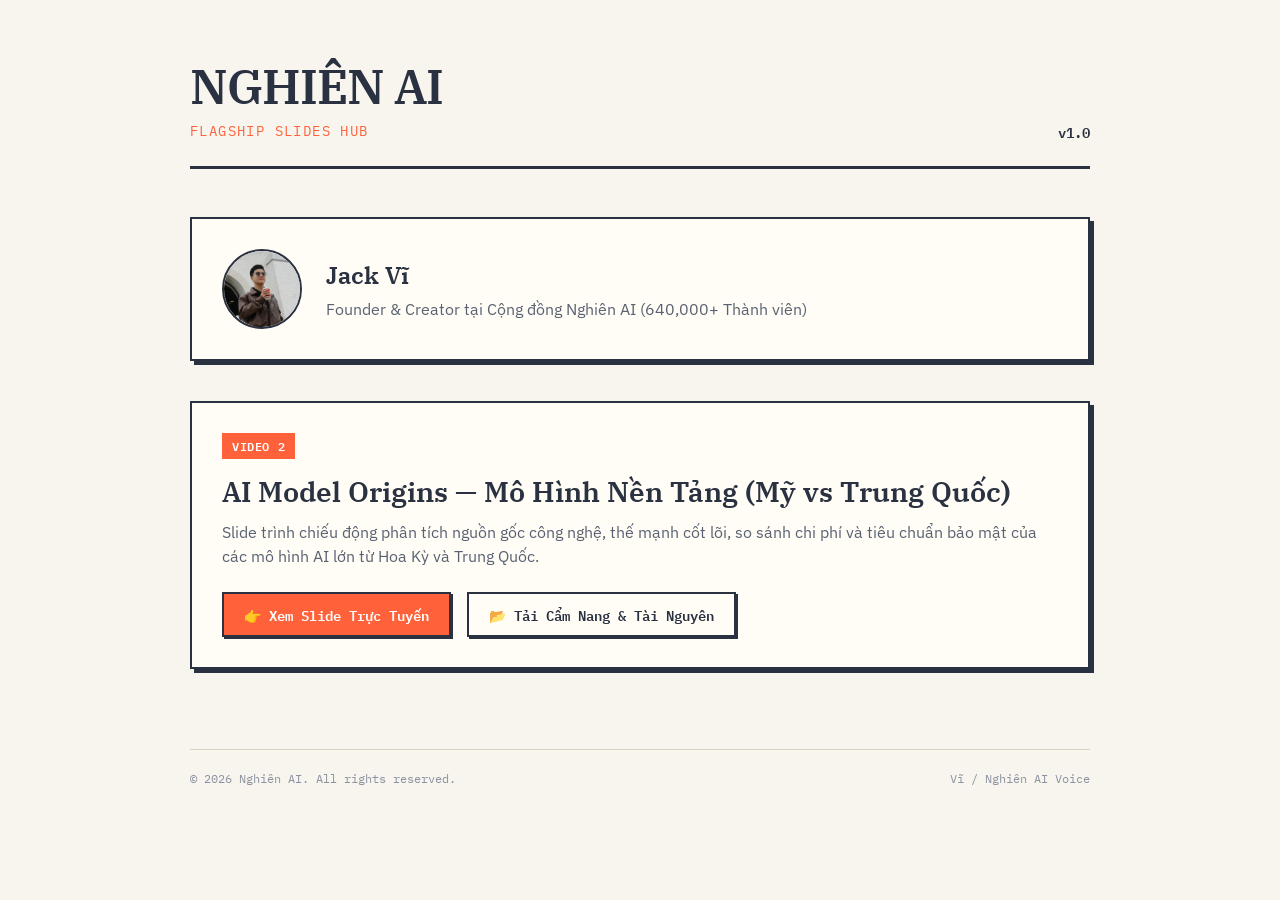
==== index.html @ 34194381 "feat: publish portal and video 2 slides" ====
<!DOCTYPE html>
<html lang="vi">
<head>
  <meta charset="utf-8">
  <meta name="viewport" content="width=device-width, initial-scale=1">
  <title>Nghiên AI — Flagship Slides Hub</title>
  <link rel="preconnect" href="https://fonts.googleapis.com">
  <link rel="preconnect" href="https://fonts.gstatic.com" crossorigin>
  <link href="https://fonts.googleapis.com/css2?family=IBM+Plex+Mono:wght@400;500;600&family=IBM+Plex+Sans:wght@400;500;600&family=IBM+Plex+Serif:ital,wght@0,400;0,600;1,400;1,600&display=swap" rel="stylesheet">
  <style>
    :root {
      --color-coral: #FF623B;
      --color-dark: #2A3140;
      --color-paper: #F7F5ED;
      --color-paper-raised: #FFFDF6;
      --color-line: #D9D4C2;
      --font-serif: "IBM Plex Serif", Georgia, serif;
      --font-sans: "IBM Plex Sans", Helvetica, Arial, sans-serif;
      --font-mono: "IBM Plex Mono", monospace;
    }
    * { box-sizing: border-box; margin: 0; padding: 0; }
    body {
      background-color: var(--color-paper);
      color: var(--color-dark);
      font-family: var(--font-sans);
      padding: 60px 40px;
      line-height: 1.5;
    }
    .container {
      max-width: 900px;
      margin: 0 auto;
    }
    header {
      border-bottom: 3px solid var(--color-dark);
      padding-bottom: 24px;
      margin-bottom: 48px;
      position: relative;
    }
    .logo-container {
      display: flex;
      justify-content: space-between;
      align-items: flex-end;
    }
    h1 {
      font-family: var(--font-serif);
      font-weight: 600;
      font-size: 48px;
      line-height: 1.1;
      text-transform: uppercase;
      letter-spacing: -0.02em;
    }
    .subtitle {
      font-family: var(--font-mono);
      font-size: 14px;
      color: var(--color-coral);
      letter-spacing: 0.1em;
      margin-top: 8px;
      text-transform: uppercase;
    }
    .profile-card {
      background: var(--color-paper-raised);
      border: 2px solid var(--color-dark);
      box-shadow: 4px 4px 0 var(--color-dark);
      padding: 30px;
      margin-bottom: 40px;
      display: flex;
      gap: 24px;
      align-items: center;
    }
    .profile-avatar {
      width: 80px;
      height: 80px;
      border-radius: 50%;
      border: 2px solid var(--color-dark);
    }
    .profile-info h3 {
      font-family: var(--font-serif);
      font-size: 24px;
      font-weight: 600;
    }
    .profile-info p {
      font-size: 16px;
      color: #5A6272;
      margin-top: 4px;
    }
    .grid {
      display: grid;
      grid-template-columns: 1fr;
      gap: 30px;
    }
    .bento-card {
      background: var(--color-paper-raised);
      border: 2px solid var(--color-dark);
      box-shadow: 4px 4px 0 var(--color-dark);
      padding: 30px;
      position: relative;
      transition: transform 0.2s, box-shadow 0.2s;
    }
    .bento-card:hover {
      transform: translate(-2px, -2px);
      box-shadow: 6px 6px 0 var(--color-dark);
    }
    .tag {
      display: inline-block;
      background: var(--color-coral);
      color: white;
      font-family: var(--font-mono);
      font-size: 12px;
      padding: 4px 10px;
      font-weight: 600;
      margin-bottom: 16px;
      letter-spacing: 0.05em;
    }
    .card-title {
      font-family: var(--font-serif);
      font-size: 28px;
      font-weight: 600;
      line-height: 1.2;
      margin-bottom: 12px;
    }
    .card-desc {
      font-size: 16px;
      color: #5A6272;
      margin-bottom: 24px;
    }
    .btn-group {
      display: flex;
      gap: 16px;
      flex-wrap: wrap;
    }
    .btn {
      display: inline-flex;
      align-items: center;
      justify-content: center;
      padding: 10px 20px;
      border: 2px solid var(--color-dark);
      font-family: var(--font-mono);
      font-size: 14px;
      font-weight: 600;
      text-decoration: none;
      cursor: pointer;
      background: var(--color-paper-raised);
      color: var(--color-dark);
      box-shadow: 2px 2px 0 var(--color-dark);
      transition: all 0.15s;
    }
    .btn:hover {
      transform: translate(-1px, -1px);
      box-shadow: 3px 3px 0 var(--color-dark);
    }
    .btn.primary {
      background: var(--color-coral);
      color: white;
    }
    .btn.primary:hover {
      background: #E14E28;
    }
    footer {
      margin-top: 80px;
      border-top: 1px solid var(--color-line);
      padding-top: 20px;
      font-family: var(--font-mono);
      font-size: 12px;
      color: #8B92A1;
      display: flex;
      justify-content: space-between;
    }
    @media (max-width: 600px) {
      body { padding: 30px 20px; }
      h1 { font-size: 32px; }
      .profile-card { flex-direction: column; text-align: center; }
    }
  </style>
</head>
<body>
  <div class="container">
    <header>
      <div class="logo-container">
        <div>
          <h1>Nghiên AI</h1>
          <div class="subtitle">Flagship Slides Hub</div>
        </div>
        <div style="font-family: var(--font-mono); font-size: 14px; font-weight: 600;">v1.0</div>
      </div>
    </header>

    <div class="profile-card">
      <img class="profile-avatar" src="assets/people/jack_vi_avatar.png" alt="Jack Vĩ">
      <div class="profile-info">
        <h3>Jack Vĩ</h3>
        <p>Founder &amp; Creator tại Cộng đồng Nghiên AI (640,000+ Thành viên)</p>
      </div>
    </div>

    <div class="grid">
      <!-- Card Video 2 -->
      <div class="bento-card">
        <div class="tag">VIDEO 2</div>
        <h2 class="card-title">AI Model Origins — Mô Hình Nền Tảng (Mỹ vs Trung Quốc)</h2>
        <p class="card-desc">Slide trình chiếu động phân tích nguồn gốc công nghệ, thế mạnh cốt lõi, so sánh chi phí và tiêu chuẩn bảo mật của các mô hình AI lớn từ Hoa Kỳ và Trung Quốc.</p>
        <div class="btn-group">
          <a class="btn primary" href="v2-model-origins/">👉 Xem Slide Trực Tuyến</a>
          <a class="btn" href="https://github.com/jackvi810/ai-models" target="_blank">📂 Tải Cẩm Nang &amp; Tài Nguyên</a>
        </div>
      </div>
    </div>

    <footer>
      <span>&copy; 2026 Nghiên AI. All rights reserved.</span>
      <span>Vĩ / Nghiên AI Voice</span>
    </footer>
  </div>
</body>
</html>
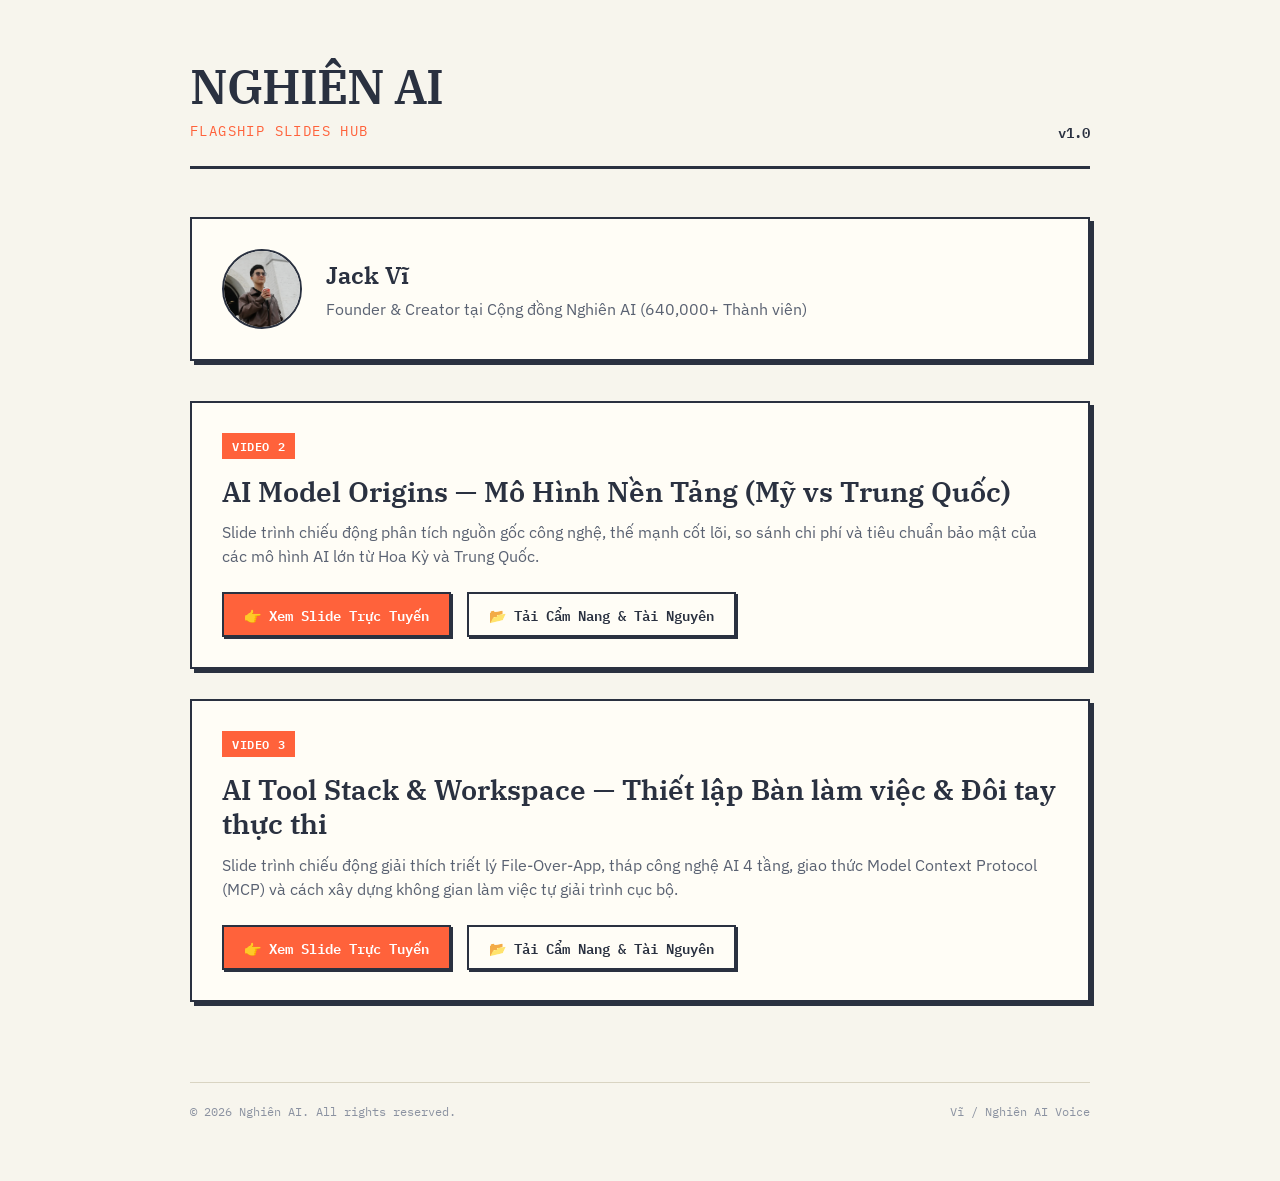
==== commit 1190e696: "feat: add Video 3 slide deck and update portal" ====
--- a/index.html
+++ b/index.html
@@ -203,6 +203,17 @@
           <a class="btn" href="https://github.com/jackvi810/ai-models" target="_blank">📂 Tải Cẩm Nang &amp; Tài Nguyên</a>
         </div>
       </div>
+
+      <!-- Card Video 3 -->
+      <div class="bento-card">
+        <div class="tag">VIDEO 3</div>
+        <h2 class="card-title">AI Tool Stack &amp; Workspace — Thiết lập Bàn làm việc &amp; Đôi tay thực thi</h2>
+        <p class="card-desc">Slide trình chiếu động giải thích triết lý File-Over-App, tháp công nghệ AI 4 tầng, giao thức Model Context Protocol (MCP) và cách xây dựng không gian làm việc tự giải trình cục bộ.</p>
+        <div class="btn-group">
+          <a class="btn primary" href="v3-ai-tools/">👉 Xem Slide Trực Tuyến</a>
+          <a class="btn" href="https://github.com/jackvi810/ai-tools" target="_blank">📂 Tải Cẩm Nang &amp; Tài Nguyên</a>
+        </div>
+      </div>
     </div>
 
     <footer>
